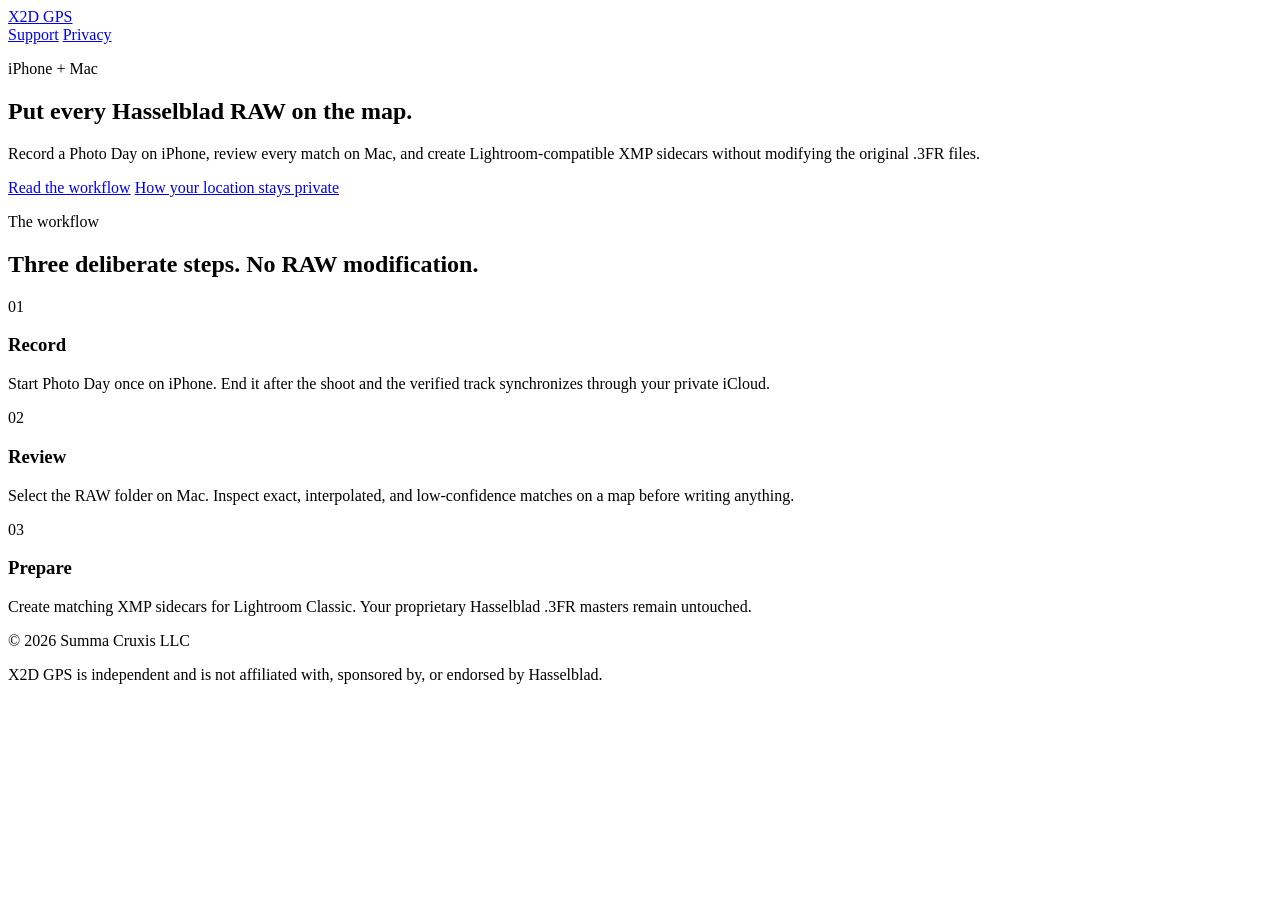
==== index.html @ a0375675 "Publish X2D GPS support site" ====
<!doctype html>
<html lang="en">
<head>
  <meta charset="utf-8">
  <meta name="viewport" content="width=device-width, initial-scale=1">
  <meta name="description" content="X2D GPS support, workflow guidance, and privacy information.">
  <title>X2D GPS — Hasselblad RAW Geotagging</title>
  <link rel="stylesheet" href="styles.css">
</head>
<body>
  <header class="site-header">
    <a class="wordmark" href="index.html" aria-label="X2D GPS home"><span>X2D</span> GPS</a>
    <nav aria-label="Main navigation">
      <a href="support.html">Support</a>
      <a href="privacy.html">Privacy</a>
    </nav>
  </header>

  <main>
    <section class="hero">
      <p class="eyebrow">iPhone + Mac</p>
      <h1>Put every Hasselblad RAW on the map.</h1>
      <p class="lede">Record a Photo Day on iPhone, review every match on Mac, and create Lightroom-compatible XMP sidecars without modifying the original .3FR files.</p>
      <div class="hero-actions">
        <a class="button" href="support.html">Read the workflow</a>
        <a class="text-link" href="privacy.html">How your location stays private</a>
      </div>
    </section>

    <section class="workflow" aria-labelledby="workflow-heading">
      <div class="section-heading">
        <p class="eyebrow">The workflow</p>
        <h2 id="workflow-heading">Three deliberate steps. No RAW modification.</h2>
      </div>
      <div class="cards">
        <article><span class="number">01</span><h3>Record</h3><p>Start Photo Day once on iPhone. End it after the shoot and the verified track synchronizes through your private iCloud.</p></article>
        <article><span class="number">02</span><h3>Review</h3><p>Select the RAW folder on Mac. Inspect exact, interpolated, and low-confidence matches on a map before writing anything.</p></article>
        <article><span class="number">03</span><h3>Prepare</h3><p>Create matching XMP sidecars for Lightroom Classic. Your proprietary Hasselblad .3FR masters remain untouched.</p></article>
      </div>
    </section>
  </main>

  <footer>
    <p>© 2026 Summa Cruxis LLC</p>
    <p>X2D GPS is independent and is not affiliated with, sponsored by, or endorsed by Hasselblad.</p>
  </footer>
</body>
</html>
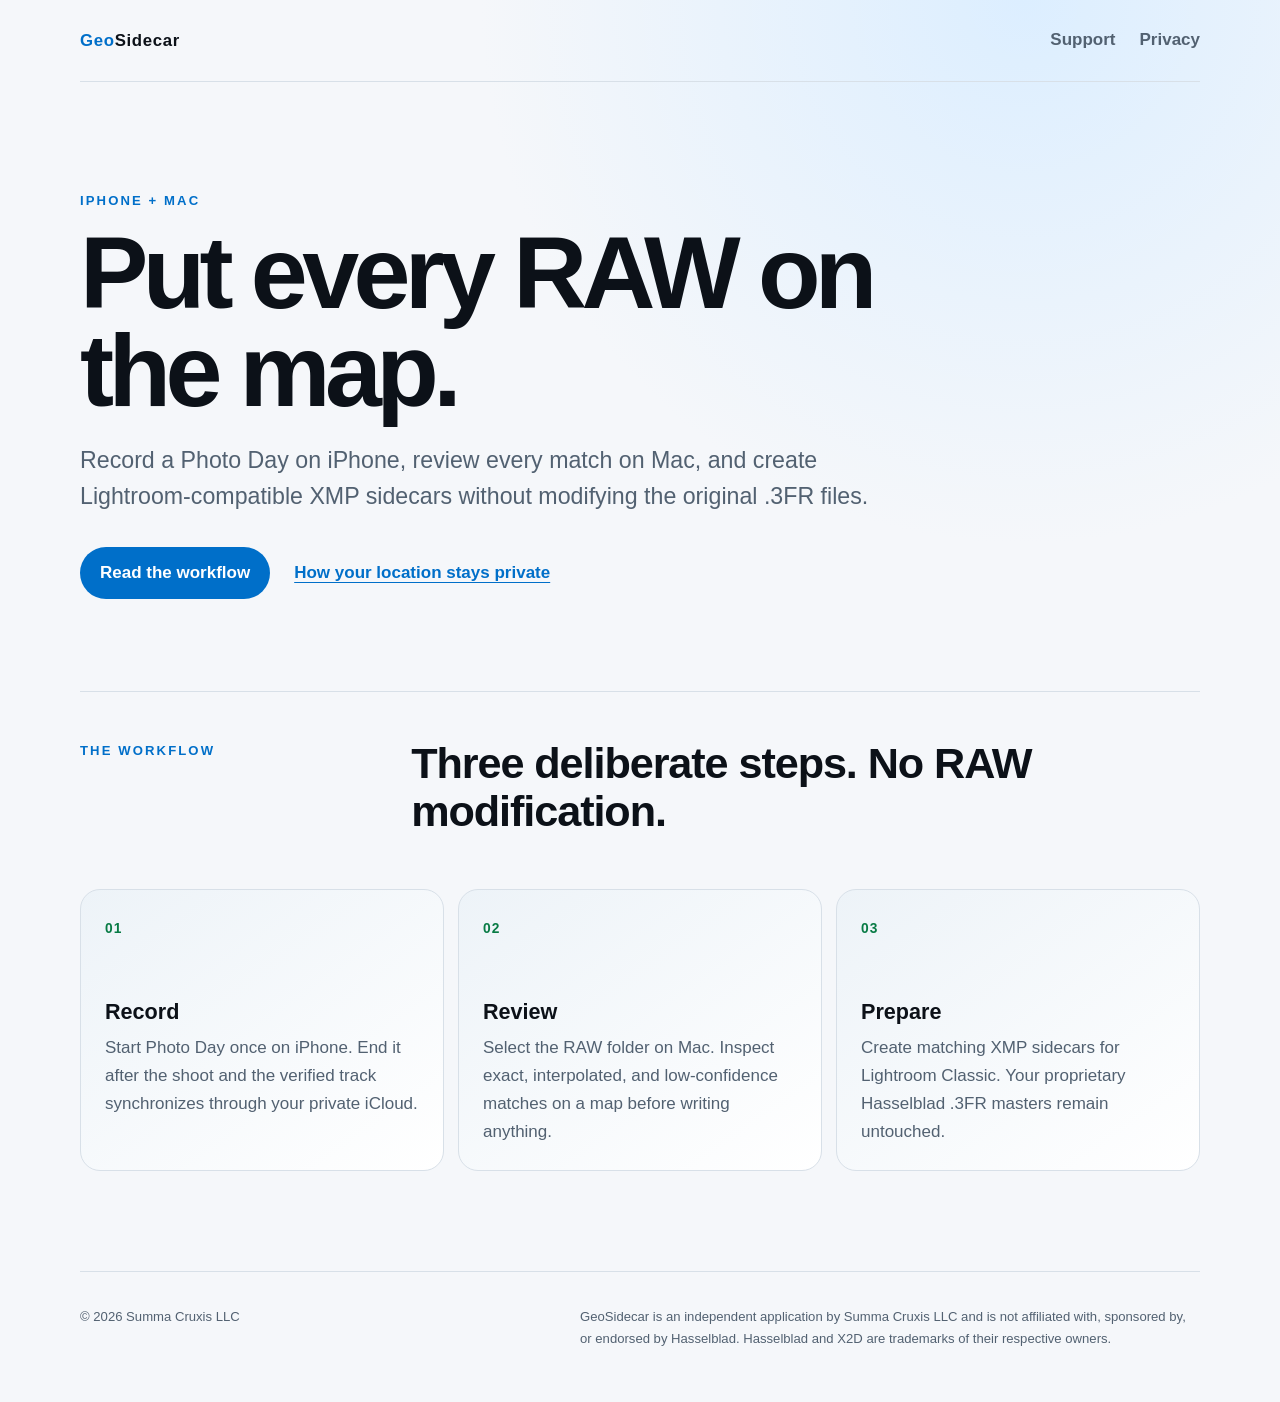
==== commit f84cc7da: "Update index.html for GeoSidecar" ====
--- a/index.html
+++ b/index.html
@@ -3,13 +3,13 @@
 <head>
   <meta charset="utf-8">
   <meta name="viewport" content="width=device-width, initial-scale=1">
-  <meta name="description" content="X2D GPS support, workflow guidance, and privacy information.">
-  <title>X2D GPS — Hasselblad RAW Geotagging</title>
+  <meta name="description" content="GeoSidecar support, workflow guidance, and privacy information.">
+  <title>GeoSidecar — RAW Geotagging for Hasselblad X2D Cameras</title>
   <link rel="stylesheet" href="styles.css">
 </head>
 <body>
   <header class="site-header">
-    <a class="wordmark" href="index.html" aria-label="X2D GPS home"><span>X2D</span> GPS</a>
+    <a class="wordmark" href="index.html" aria-label="GeoSidecar home"><span>Geo</span>Sidecar</a>
     <nav aria-label="Main navigation">
       <a href="support.html">Support</a>
       <a href="privacy.html">Privacy</a>
@@ -19,7 +19,7 @@
   <main>
     <section class="hero">
       <p class="eyebrow">iPhone + Mac</p>
-      <h1>Put every Hasselblad RAW on the map.</h1>
+      <h1>Put every RAW on the map.</h1>
       <p class="lede">Record a Photo Day on iPhone, review every match on Mac, and create Lightroom-compatible XMP sidecars without modifying the original .3FR files.</p>
       <div class="hero-actions">
         <a class="button" href="support.html">Read the workflow</a>
@@ -42,7 +42,7 @@
 
   <footer>
     <p>© 2026 Summa Cruxis LLC</p>
-    <p>X2D GPS is independent and is not affiliated with, sponsored by, or endorsed by Hasselblad.</p>
+    <p>GeoSidecar is an independent application by Summa Cruxis LLC and is not affiliated with, sponsored by, or endorsed by Hasselblad. Hasselblad and X2D are trademarks of their respective owners.</p>
   </footer>
 </body>
 </html>
--- a/styles.css
+++ b/styles.css
@@ -0,0 +1,68 @@
+:root {
+  color-scheme: light dark;
+  --bg: #090b0f;
+  --surface: #12161d;
+  --surface-2: #1a2029;
+  --text: #f5f7fa;
+  --muted: #aab3c1;
+  --line: #2b3441;
+  --blue: #59adff;
+  --green: #4ed68c;
+  --max: 1120px;
+  font-family: -apple-system, BlinkMacSystemFont, "SF Pro Display", "Helvetica Neue", sans-serif;
+}
+
+* { box-sizing: border-box; }
+html { background: var(--bg); color: var(--text); }
+body { margin: 0; min-height: 100vh; background: radial-gradient(circle at 80% 0%, #13253a 0, transparent 34rem), var(--bg); font-size: 17px; line-height: 1.65; }
+a { color: var(--blue); }
+.site-header, main, footer { width: min(calc(100% - 40px), var(--max)); margin-inline: auto; }
+.site-header { min-height: 82px; display: flex; align-items: center; justify-content: space-between; border-bottom: 1px solid var(--line); }
+.wordmark { color: var(--text); text-decoration: none; font-size: 1.05rem; font-weight: 700; letter-spacing: .04em; }
+.wordmark span { color: var(--blue); }
+nav { display: flex; gap: 24px; }
+nav a { color: var(--muted); text-decoration: none; font-weight: 600; }
+nav a:hover, nav a[aria-current="page"] { color: var(--text); }
+.hero { padding: 108px 0 92px; max-width: 900px; }
+.eyebrow { margin: 0 0 12px; color: var(--blue); font-size: .82rem; font-weight: 800; letter-spacing: .16em; text-transform: uppercase; }
+h1 { max-width: 880px; margin: 0; font-size: clamp(3rem, 8vw, 6.5rem); line-height: .96; letter-spacing: -.055em; }
+.lede { max-width: 790px; color: var(--muted); font-size: clamp(1.12rem, 2.5vw, 1.45rem); line-height: 1.55; }
+.hero-actions { display: flex; align-items: center; gap: 24px; margin-top: 32px; }
+.button { display: inline-block; border-radius: 999px; padding: 12px 20px; background: var(--blue); color: #05101b; text-decoration: none; font-weight: 800; }
+.text-link { font-weight: 700; text-underline-offset: 4px; }
+.workflow { padding: 48px 0 100px; border-top: 1px solid var(--line); }
+.section-heading { display: grid; grid-template-columns: .55fr 1.45fr; gap: 32px; align-items: start; }
+h2 { margin: 0 0 12px; font-size: clamp(1.7rem, 4vw, 2.7rem); line-height: 1.1; letter-spacing: -.025em; }
+.cards { display: grid; grid-template-columns: repeat(3, 1fr); gap: 14px; margin-top: 42px; }
+.cards article { min-height: 250px; padding: 24px; border: 1px solid var(--line); border-radius: 20px; background: linear-gradient(145deg, var(--surface-2), var(--surface)); }
+.cards h3 { margin: 52px 0 4px; font-size: 1.35rem; }
+.cards p { margin: 0; color: var(--muted); }
+.number { color: var(--green); font-size: .86rem; font-weight: 800; letter-spacing: .08em; }
+.document { max-width: 860px; padding: 82px 0 100px; }
+.document h1 { font-size: clamp(2.8rem, 7vw, 5.2rem); }
+.document section { margin-top: 54px; padding-top: 34px; border-top: 1px solid var(--line); }
+.document li { margin: 12px 0; padding-left: 8px; }
+.document strong { color: var(--text); }
+.notice { margin-top: 28px; padding: 18px 20px; border-left: 4px solid var(--green); border-radius: 8px; background: var(--surface); }
+details { margin-top: 12px; border: 1px solid var(--line); border-radius: 12px; background: var(--surface); padding: 14px 16px; }
+summary { cursor: pointer; font-weight: 700; }
+details p, .legal p { color: var(--muted); }
+footer { display: flex; justify-content: space-between; gap: 30px; padding: 34px 0 52px; border-top: 1px solid var(--line); color: var(--muted); font-size: .82rem; }
+footer p { max-width: 620px; margin: 0; }
+
+@media (max-width: 760px) {
+  body { font-size: 16px; }
+  .site-header, main, footer { width: min(calc(100% - 28px), var(--max)); }
+  .hero { padding: 70px 0 64px; }
+  .hero-actions, footer { align-items: flex-start; flex-direction: column; }
+  .section-heading, .cards { grid-template-columns: 1fr; }
+  .cards article { min-height: 210px; }
+  .cards h3 { margin-top: 34px; }
+  .document { padding-top: 58px; }
+}
+
+@media (prefers-color-scheme: light) {
+  :root { --bg: #f5f7fa; --surface: #fff; --surface-2: #edf3f8; --text: #0c1118; --muted: #526171; --line: #d8e0e8; --blue: #006fc9; --green: #087b45; }
+  body { background: radial-gradient(circle at 80% 0%, #dceeff 0, transparent 34rem), var(--bg); }
+  .button { color: #fff; }
+}
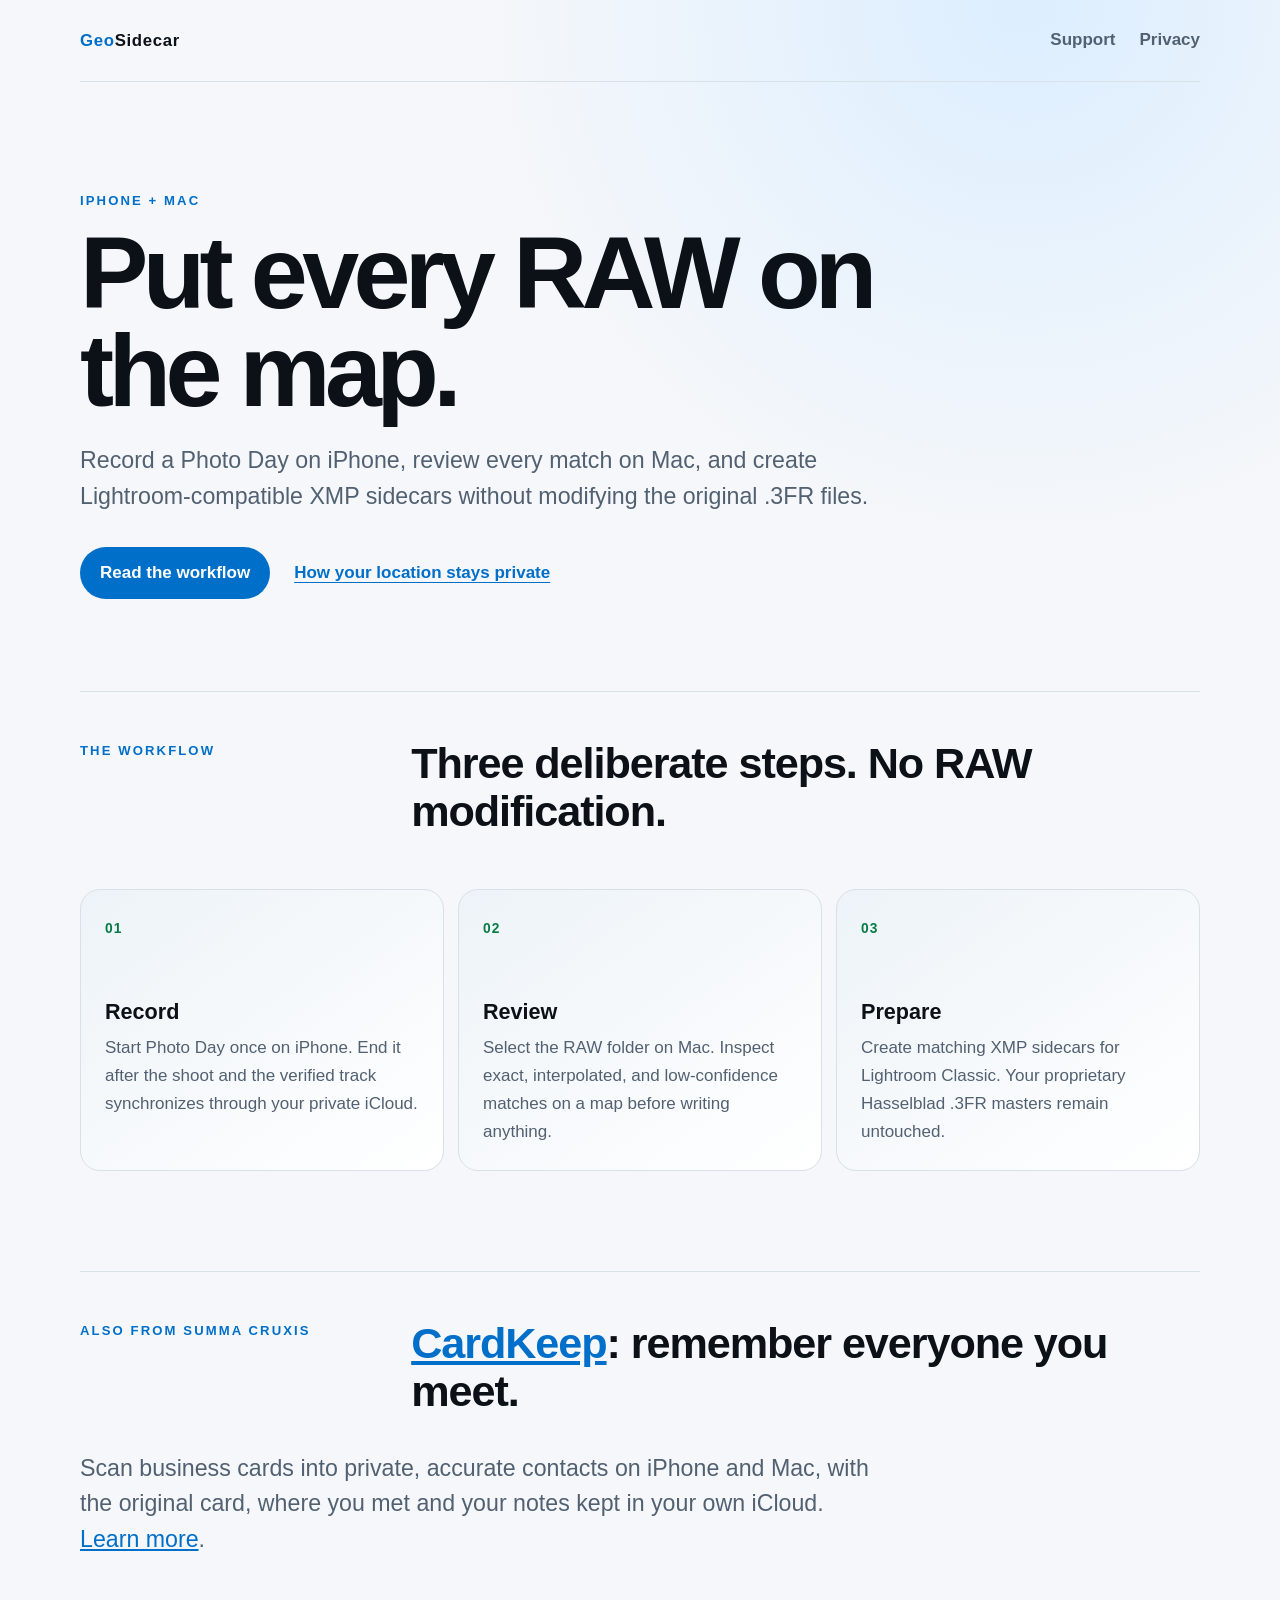
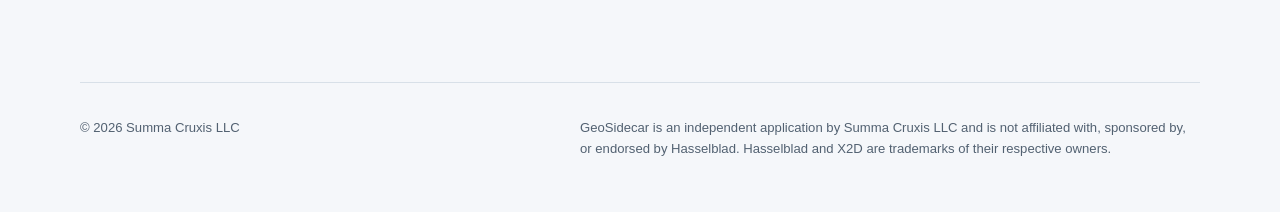
==== commit 141b4f5b: "Add CardKeep product, comparison, support and privacy pages Co-Authored-By: Claude Opus 5.5 <noreply" ====
--- a/index.html
+++ b/index.html
@@ -38,6 +38,14 @@
         <article><span class="number">03</span><h3>Prepare</h3><p>Create matching XMP sidecars for Lightroom Classic. Your proprietary Hasselblad .3FR masters remain untouched.</p></article>
       </div>
     </section>
+
+    <section class="workflow" aria-labelledby="more-heading">
+      <div class="section-heading">
+        <p class="eyebrow">Also from Summa Cruxis</p>
+        <h2 id="more-heading"><a href="cardkeep/index.html">CardKeep</a>: remember everyone you meet.</h2>
+      </div>
+      <p class="lede">Scan business cards into private, accurate contacts on iPhone and Mac, with the original card, where you met and your notes kept in your own iCloud. <a href="cardkeep/index.html">Learn more</a>.</p>
+    </section>
   </main>
 
   <footer>
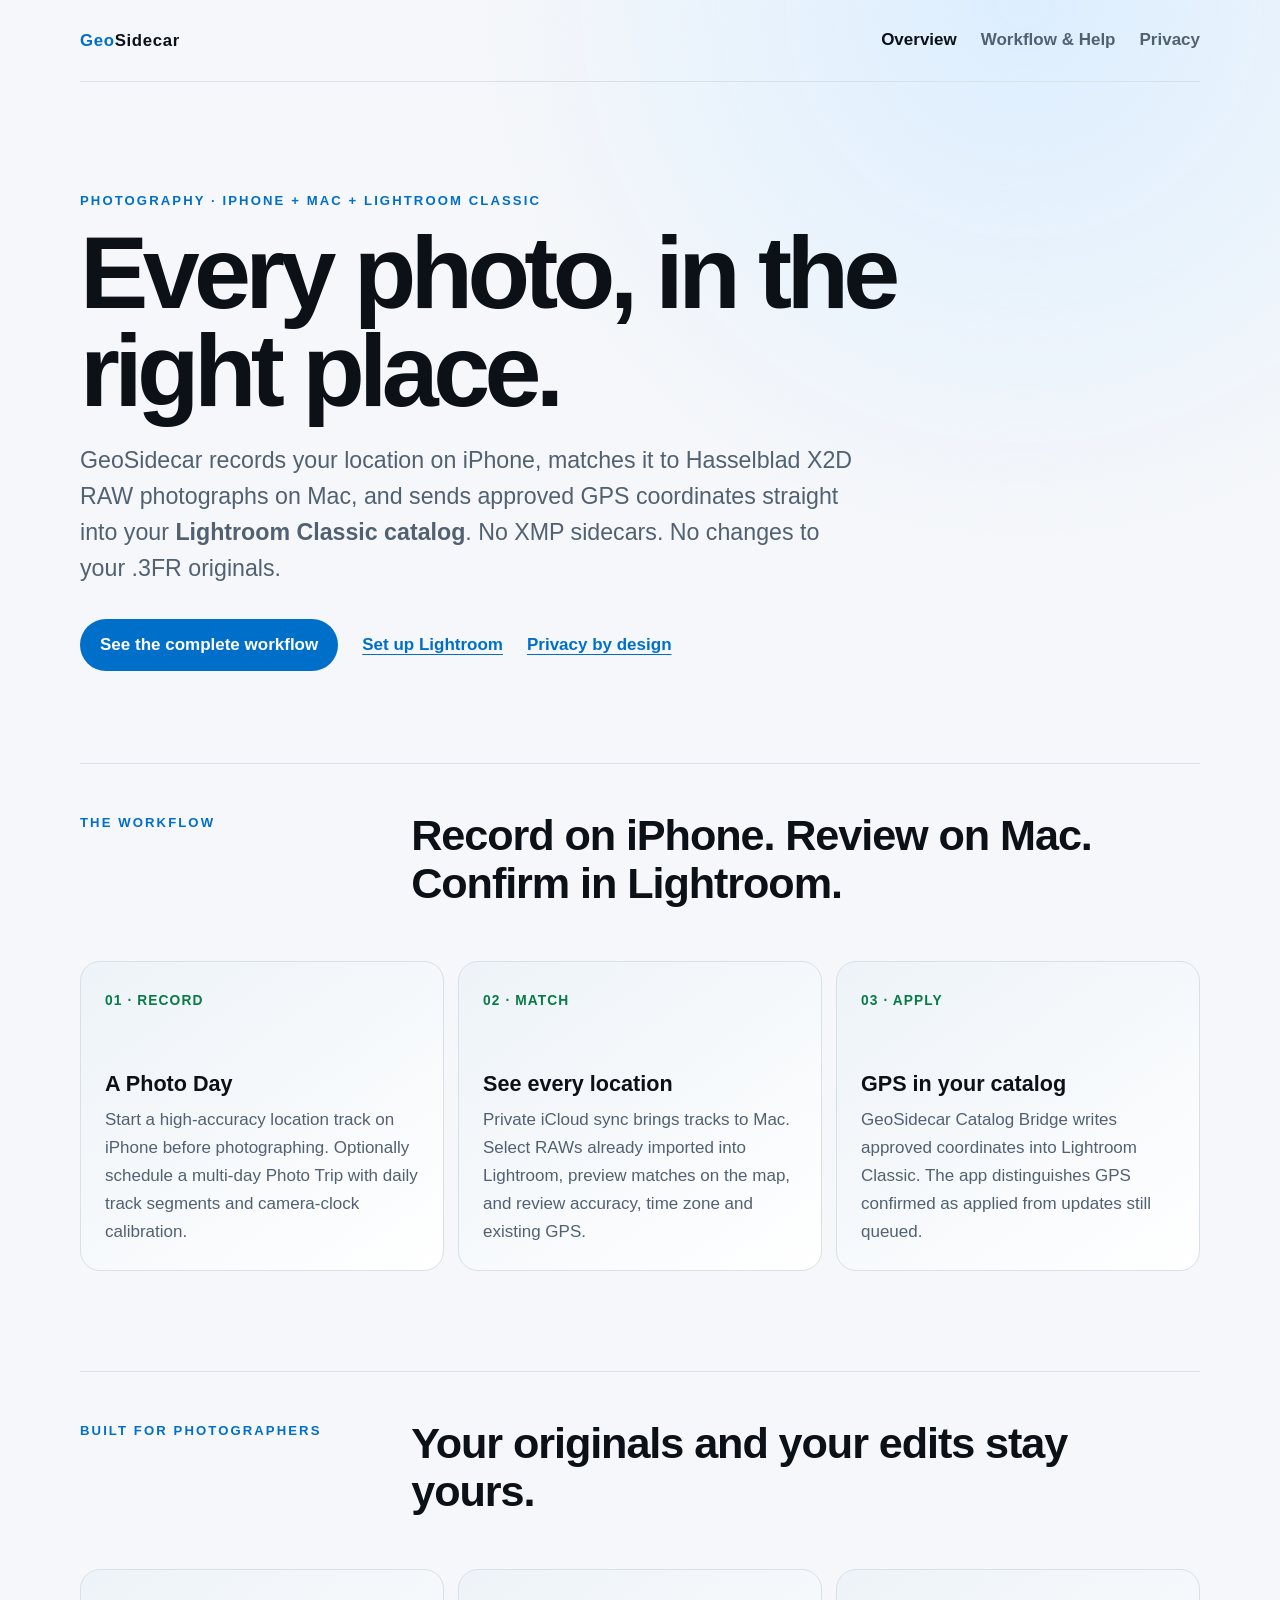
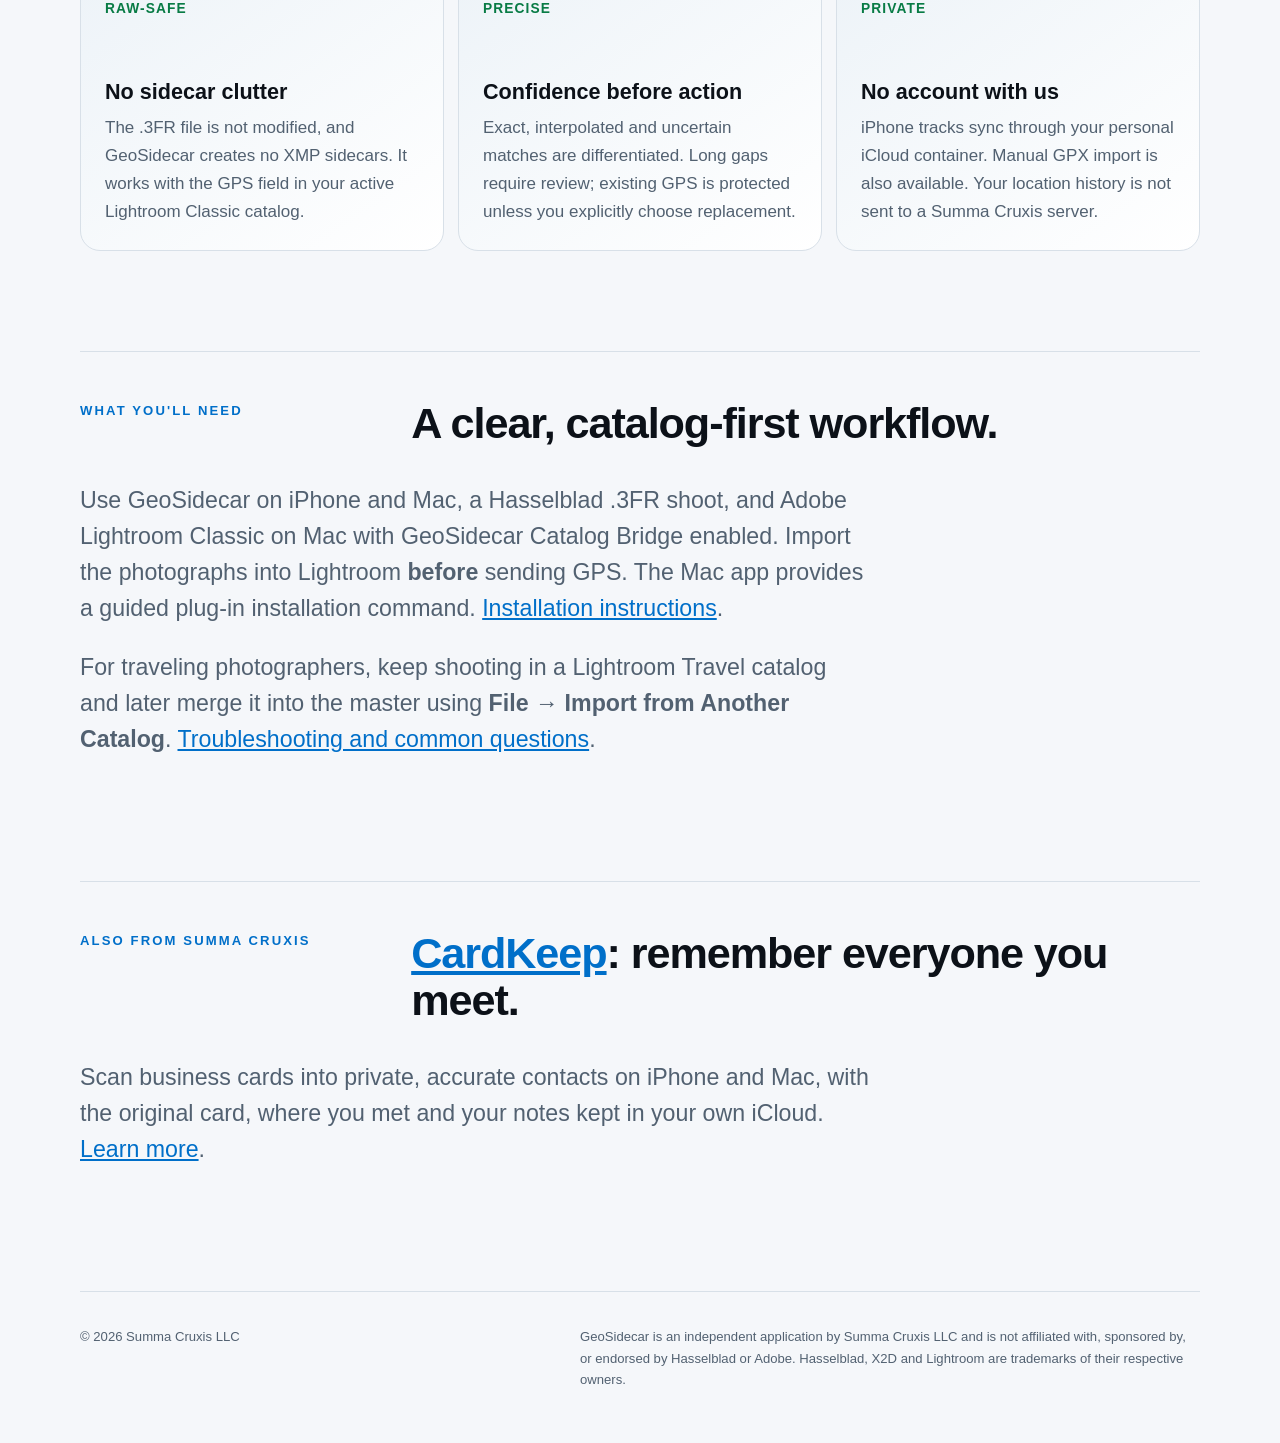
==== commit a7782219: "Update GeoSidecar product description and three-step catalog-only Lightroom workflow" ====
--- a/index.html
+++ b/index.html
@@ -3,40 +3,63 @@
 <head>
   <meta charset="utf-8">
   <meta name="viewport" content="width=device-width, initial-scale=1">
-  <meta name="description" content="GeoSidecar support, workflow guidance, and privacy information.">
-  <title>GeoSidecar — RAW Geotagging for Hasselblad X2D Cameras</title>
+  <meta name="description" content="GeoSidecar records photography GPS tracks on iPhone and applies reviewed coordinates directly to the Adobe Lightroom Classic catalog on Mac. No XMP sidecars.">
+  <title>GeoSidecar — GPS for Hasselblad RAWs in Lightroom Classic</title>
   <link rel="stylesheet" href="styles.css">
 </head>
 <body>
   <header class="site-header">
     <a class="wordmark" href="index.html" aria-label="GeoSidecar home"><span>Geo</span>Sidecar</a>
     <nav aria-label="Main navigation">
-      <a href="support.html">Support</a>
+      <a aria-current="page" href="index.html">Overview</a>
+      <a href="support.html">Workflow &amp; Help</a>
       <a href="privacy.html">Privacy</a>
     </nav>
   </header>
 
   <main>
     <section class="hero">
-      <p class="eyebrow">iPhone + Mac</p>
-      <h1>Put every RAW on the map.</h1>
-      <p class="lede">Record a Photo Day on iPhone, review every match on Mac, and create Lightroom-compatible XMP sidecars without modifying the original .3FR files.</p>
+      <p class="eyebrow">Photography · iPhone + Mac + Lightroom Classic</p>
+      <h1>Every photo, in the right place.</h1>
+      <p class="lede">GeoSidecar records your location on iPhone, matches it to Hasselblad X2D RAW photographs on Mac, and sends approved GPS coordinates straight into your <strong>Lightroom Classic catalog</strong>. No XMP sidecars. No changes to your .3FR originals.</p>
       <div class="hero-actions">
-        <a class="button" href="support.html">Read the workflow</a>
-        <a class="text-link" href="privacy.html">How your location stays private</a>
+        <a class="button" href="support.html#workflow">See the complete workflow</a>
+        <a class="text-link" href="support.html#installation">Set up Lightroom</a>
+        <a class="text-link" href="privacy.html">Privacy by design</a>
       </div>
     </section>
 
     <section class="workflow" aria-labelledby="workflow-heading">
       <div class="section-heading">
         <p class="eyebrow">The workflow</p>
-        <h2 id="workflow-heading">Three deliberate steps. No RAW modification.</h2>
+        <h2 id="workflow-heading">Record on iPhone. Review on Mac. Confirm in Lightroom.</h2>
       </div>
       <div class="cards">
-        <article><span class="number">01</span><h3>Record</h3><p>Start Photo Day once on iPhone. End it after the shoot and the verified track synchronizes through your private iCloud.</p></article>
-        <article><span class="number">02</span><h3>Review</h3><p>Select the RAW folder on Mac. Inspect exact, interpolated, and low-confidence matches on a map before writing anything.</p></article>
-        <article><span class="number">03</span><h3>Prepare</h3><p>Create matching XMP sidecars for Lightroom Classic. Your proprietary Hasselblad .3FR masters remain untouched.</p></article>
+        <article><span class="number">01 · RECORD</span><h3>A Photo Day</h3><p>Start a high-accuracy location track on iPhone before photographing. Optionally schedule a multi-day Photo Trip with daily track segments and camera-clock calibration.</p></article>
+        <article><span class="number">02 · MATCH</span><h3>See every location</h3><p>Private iCloud sync brings tracks to Mac. Select RAWs already imported into Lightroom, preview matches on the map, and review accuracy, time zone and existing GPS.</p></article>
+        <article><span class="number">03 · APPLY</span><h3>GPS in your catalog</h3><p>GeoSidecar Catalog Bridge writes approved coordinates into Lightroom Classic. The app distinguishes GPS confirmed as applied from updates still queued.</p></article>
       </div>
+    </section>
+
+    <section class="workflow" aria-labelledby="benefits-heading">
+      <div class="section-heading">
+        <p class="eyebrow">Built for photographers</p>
+        <h2 id="benefits-heading">Your originals and your edits stay yours.</h2>
+      </div>
+      <div class="cards">
+        <article><span class="number">RAW-SAFE</span><h3>No sidecar clutter</h3><p>The .3FR file is not modified, and GeoSidecar creates no XMP sidecars. It works with the GPS field in your active Lightroom Classic catalog.</p></article>
+        <article><span class="number">PRECISE</span><h3>Confidence before action</h3><p>Exact, interpolated and uncertain matches are differentiated. Long gaps require review; existing GPS is protected unless you explicitly choose replacement.</p></article>
+        <article><span class="number">PRIVATE</span><h3>No account with us</h3><p>iPhone tracks sync through your personal iCloud container. Manual GPX import is also available. Your location history is not sent to a Summa Cruxis server.</p></article>
+      </div>
+    </section>
+
+    <section class="workflow" aria-labelledby="requirements-heading">
+      <div class="section-heading">
+        <p class="eyebrow">What you'll need</p>
+        <h2 id="requirements-heading">A clear, catalog-first workflow.</h2>
+      </div>
+      <p class="lede">Use GeoSidecar on iPhone and Mac, a Hasselblad .3FR shoot, and Adobe Lightroom Classic on Mac with GeoSidecar Catalog Bridge enabled. Import the photographs into Lightroom <strong>before</strong> sending GPS. The Mac app provides a guided plug-in installation command. <a href="support.html#installation">Installation instructions</a>.</p>
+      <p class="lede">For traveling photographers, keep shooting in a Lightroom Travel catalog and later merge it into the master using <strong>File → Import from Another Catalog</strong>. <a href="support.html#faq">Troubleshooting and common questions</a>.</p>
     </section>
 
     <section class="workflow" aria-labelledby="more-heading">
@@ -50,7 +73,7 @@
 
   <footer>
     <p>© 2026 Summa Cruxis LLC</p>
-    <p>GeoSidecar is an independent application by Summa Cruxis LLC and is not affiliated with, sponsored by, or endorsed by Hasselblad. Hasselblad and X2D are trademarks of their respective owners.</p>
+    <p>GeoSidecar is an independent application by Summa Cruxis LLC and is not affiliated with, sponsored by, or endorsed by Hasselblad or Adobe. Hasselblad, X2D and Lightroom are trademarks of their respective owners.</p>
   </footer>
 </body>
 </html>
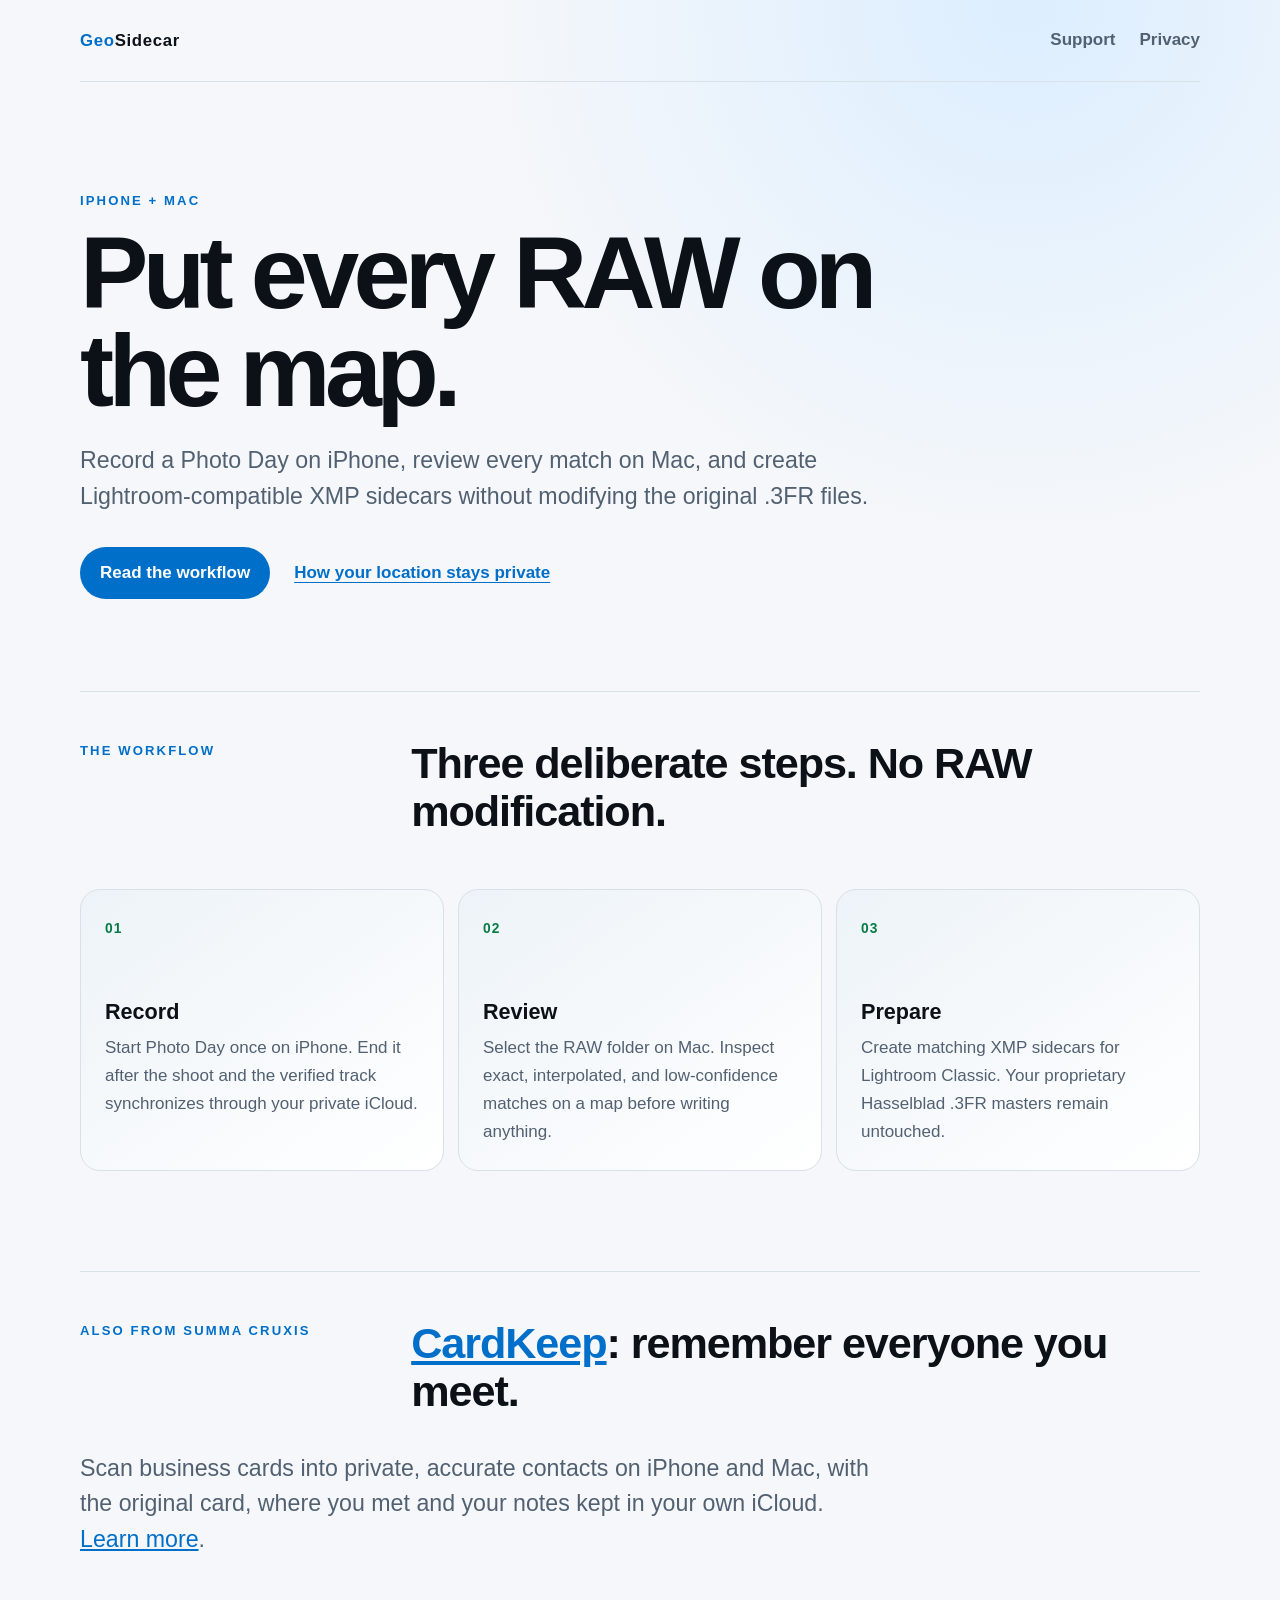
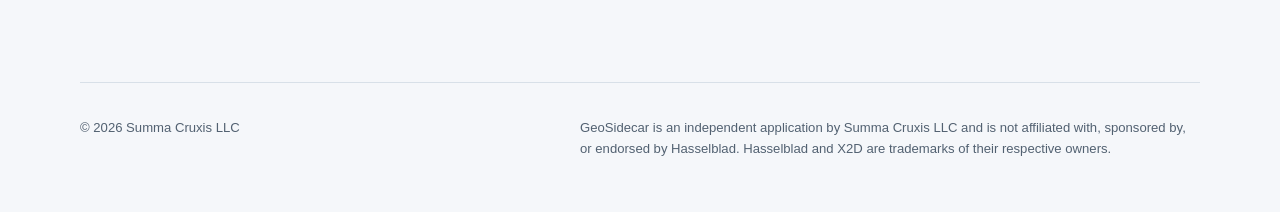
==== commit 911aca83: "Revert unrelated GitHub Pages edit; corporate site is managed separately in ChatGPT Sites" ====
--- a/index.html
+++ b/index.html
@@ -3,63 +3,40 @@
 <head>
   <meta charset="utf-8">
   <meta name="viewport" content="width=device-width, initial-scale=1">
-  <meta name="description" content="GeoSidecar records photography GPS tracks on iPhone and applies reviewed coordinates directly to the Adobe Lightroom Classic catalog on Mac. No XMP sidecars.">
-  <title>GeoSidecar — GPS for Hasselblad RAWs in Lightroom Classic</title>
+  <meta name="description" content="GeoSidecar support, workflow guidance, and privacy information.">
+  <title>GeoSidecar — RAW Geotagging for Hasselblad X2D Cameras</title>
   <link rel="stylesheet" href="styles.css">
 </head>
 <body>
   <header class="site-header">
     <a class="wordmark" href="index.html" aria-label="GeoSidecar home"><span>Geo</span>Sidecar</a>
     <nav aria-label="Main navigation">
-      <a aria-current="page" href="index.html">Overview</a>
-      <a href="support.html">Workflow &amp; Help</a>
+      <a href="support.html">Support</a>
       <a href="privacy.html">Privacy</a>
     </nav>
   </header>
 
   <main>
     <section class="hero">
-      <p class="eyebrow">Photography · iPhone + Mac + Lightroom Classic</p>
-      <h1>Every photo, in the right place.</h1>
-      <p class="lede">GeoSidecar records your location on iPhone, matches it to Hasselblad X2D RAW photographs on Mac, and sends approved GPS coordinates straight into your <strong>Lightroom Classic catalog</strong>. No XMP sidecars. No changes to your .3FR originals.</p>
+      <p class="eyebrow">iPhone + Mac</p>
+      <h1>Put every RAW on the map.</h1>
+      <p class="lede">Record a Photo Day on iPhone, review every match on Mac, and create Lightroom-compatible XMP sidecars without modifying the original .3FR files.</p>
       <div class="hero-actions">
-        <a class="button" href="support.html#workflow">See the complete workflow</a>
-        <a class="text-link" href="support.html#installation">Set up Lightroom</a>
-        <a class="text-link" href="privacy.html">Privacy by design</a>
+        <a class="button" href="support.html">Read the workflow</a>
+        <a class="text-link" href="privacy.html">How your location stays private</a>
       </div>
     </section>
 
     <section class="workflow" aria-labelledby="workflow-heading">
       <div class="section-heading">
         <p class="eyebrow">The workflow</p>
-        <h2 id="workflow-heading">Record on iPhone. Review on Mac. Confirm in Lightroom.</h2>
+        <h2 id="workflow-heading">Three deliberate steps. No RAW modification.</h2>
       </div>
       <div class="cards">
-        <article><span class="number">01 · RECORD</span><h3>A Photo Day</h3><p>Start a high-accuracy location track on iPhone before photographing. Optionally schedule a multi-day Photo Trip with daily track segments and camera-clock calibration.</p></article>
-        <article><span class="number">02 · MATCH</span><h3>See every location</h3><p>Private iCloud sync brings tracks to Mac. Select RAWs already imported into Lightroom, preview matches on the map, and review accuracy, time zone and existing GPS.</p></article>
-        <article><span class="number">03 · APPLY</span><h3>GPS in your catalog</h3><p>GeoSidecar Catalog Bridge writes approved coordinates into Lightroom Classic. The app distinguishes GPS confirmed as applied from updates still queued.</p></article>
+        <article><span class="number">01</span><h3>Record</h3><p>Start Photo Day once on iPhone. End it after the shoot and the verified track synchronizes through your private iCloud.</p></article>
+        <article><span class="number">02</span><h3>Review</h3><p>Select the RAW folder on Mac. Inspect exact, interpolated, and low-confidence matches on a map before writing anything.</p></article>
+        <article><span class="number">03</span><h3>Prepare</h3><p>Create matching XMP sidecars for Lightroom Classic. Your proprietary Hasselblad .3FR masters remain untouched.</p></article>
       </div>
-    </section>
-
-    <section class="workflow" aria-labelledby="benefits-heading">
-      <div class="section-heading">
-        <p class="eyebrow">Built for photographers</p>
-        <h2 id="benefits-heading">Your originals and your edits stay yours.</h2>
-      </div>
-      <div class="cards">
-        <article><span class="number">RAW-SAFE</span><h3>No sidecar clutter</h3><p>The .3FR file is not modified, and GeoSidecar creates no XMP sidecars. It works with the GPS field in your active Lightroom Classic catalog.</p></article>
-        <article><span class="number">PRECISE</span><h3>Confidence before action</h3><p>Exact, interpolated and uncertain matches are differentiated. Long gaps require review; existing GPS is protected unless you explicitly choose replacement.</p></article>
-        <article><span class="number">PRIVATE</span><h3>No account with us</h3><p>iPhone tracks sync through your personal iCloud container. Manual GPX import is also available. Your location history is not sent to a Summa Cruxis server.</p></article>
-      </div>
-    </section>
-
-    <section class="workflow" aria-labelledby="requirements-heading">
-      <div class="section-heading">
-        <p class="eyebrow">What you'll need</p>
-        <h2 id="requirements-heading">A clear, catalog-first workflow.</h2>
-      </div>
-      <p class="lede">Use GeoSidecar on iPhone and Mac, a Hasselblad .3FR shoot, and Adobe Lightroom Classic on Mac with GeoSidecar Catalog Bridge enabled. Import the photographs into Lightroom <strong>before</strong> sending GPS. The Mac app provides a guided plug-in installation command. <a href="support.html#installation">Installation instructions</a>.</p>
-      <p class="lede">For traveling photographers, keep shooting in a Lightroom Travel catalog and later merge it into the master using <strong>File → Import from Another Catalog</strong>. <a href="support.html#faq">Troubleshooting and common questions</a>.</p>
     </section>
 
     <section class="workflow" aria-labelledby="more-heading">
@@ -73,7 +50,7 @@
 
   <footer>
     <p>© 2026 Summa Cruxis LLC</p>
-    <p>GeoSidecar is an independent application by Summa Cruxis LLC and is not affiliated with, sponsored by, or endorsed by Hasselblad or Adobe. Hasselblad, X2D and Lightroom are trademarks of their respective owners.</p>
+    <p>GeoSidecar is an independent application by Summa Cruxis LLC and is not affiliated with, sponsored by, or endorsed by Hasselblad. Hasselblad and X2D are trademarks of their respective owners.</p>
   </footer>
 </body>
 </html>
